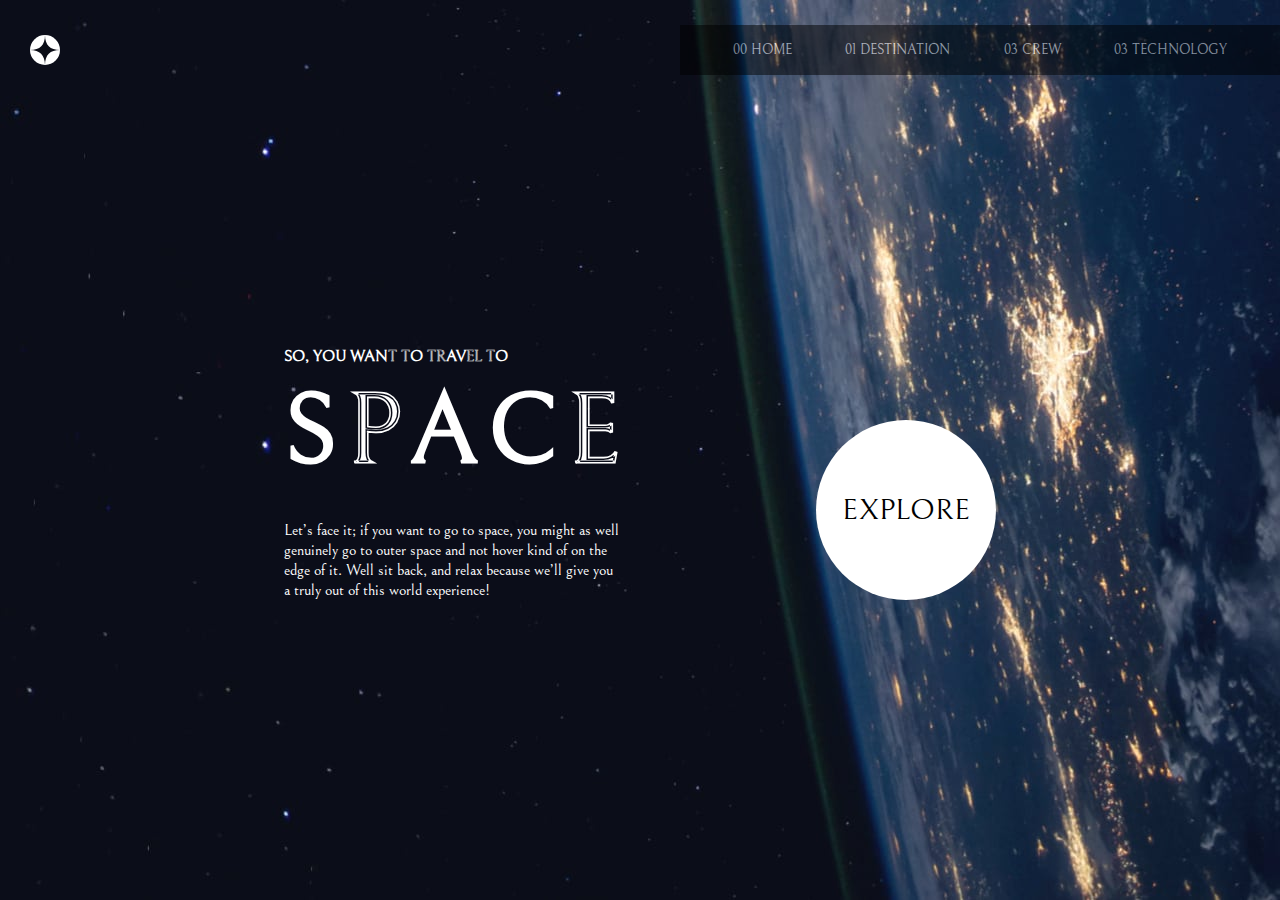
==== index.html @ 08fc5470 "my first push" ====
<!DOCTYPE html>
<html lang="en">
<head>
    <meta charset="UTF-8">
    <meta name="viewport" content="width=device-width, initial-scale=1.0">
    <title>Document</title>
    <link rel="stylesheet" href="index.css">
    <link rel="shortcut icon" href="assets/favicon-32x32.png" >
    <link href="https://fonts.googleapis.com/css2?family=Bellefair&display=swap" rel="stylesheet">
</head>
<body>
    <div class="container">
        <nav>
            <img src="assets/shared/logo.svg" alt="">
            <div id="rightNav">
                <a href="">00 HOME</a>
                <a href="">01 DESTINATION</a>
                <a href="">03 CREW</a>
                <a href="">03 TECHNOLOGY</a>
            </div>
        </nav>

        <section>
            <div id="home">
                <div id="text">
                    <h1>So, you want to travel to </h1>
                    <h2>Space</h2>
                    <p>Let’s face it; if you want to go to space, you might as well <br>
                         genuinely go to outer space and not hover kind of on the  <br>
                        edge of it. Well sit back, and relax because we’ll give you <br>
                        a truly out of this world experience!</p>
                </div>
                <div id="circle">
                    EXPLORE
                </div>

            </div>
        </section>
    </div>
</body>
</html>
---- index.css ----
*{
    box-sizing: border-box;
}
body{
    margin: 0px;
    padding: 0px;
}
.container{
    font-family: "Bellefair";
    height: 100vh;
    background-image: url(assets/home/background-home-desktop.jpg);
   background-position: center;
   background-size: cover;
   background-repeat: no-repeat;
   background-attachment: scroll;
}
nav{
    display: flex;
    height: 50px;
    align-items: center;
    justify-content: space-between;

    img{
        width: 30px;
        margin-left: 30px;
        margin-top: 50px;
    }

    #rightNav{
        height: 50px;
        display: flex;
        align-items: center;
        width: 600px;
        background-color: black;
        opacity:0.5;
        justify-content: space-evenly;
        margin-top: 50px;

        a{
            text-decoration: none;
            color: white;
            font-size: 14px;
        }
    }   
}
section {

    #home{
    color: white;
    display: flex;
    height: 50vh;
    width: 70%;
    margin: 0px auto;
    align-items: flex-end;
    justify-content: space-around;
    margin-top: 100px;}

    #circle{
        color: black;
        width: 180px;
        height: 180px;
        margin: 0px;
        padding: 0px;
        display: flex;
        justify-content: center;
        align-items: center;
        border-radius: 50%;
        background-color: white;
        font-size: 30px;
        
    }

    h1{
        text-transform: uppercase;
        font-size: 16px;
        margin-bottom: 0px;
    }

    h2{
        text-transform: uppercase;
        font-size: 100px;
        margin: 10px 0px 30px;
        letter-spacing: 10px;
    }

    p{
        margin-top: 0px;
        margin-bottom: 0px;
        font-size: 16px;
        line-height: 20px;
    }
}
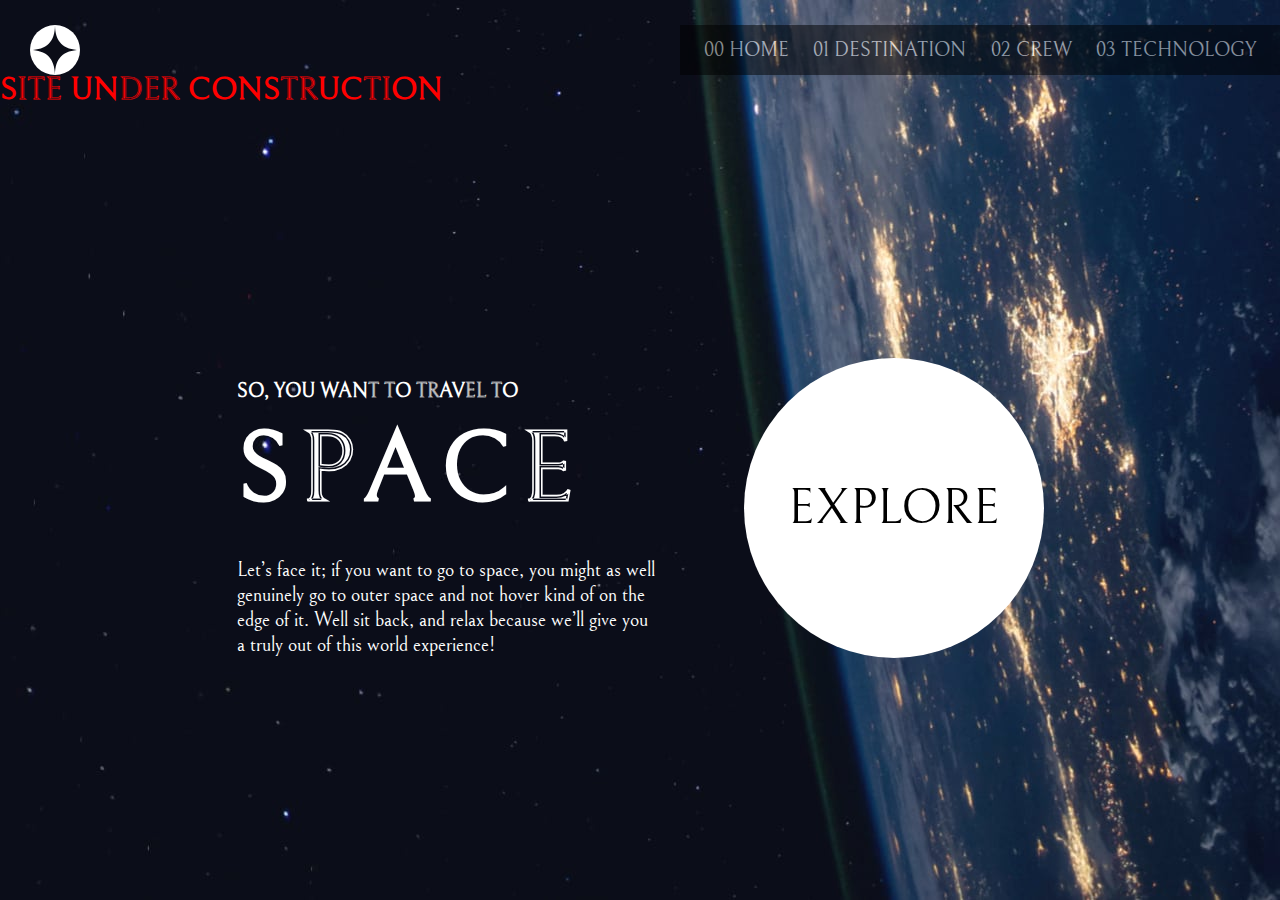
==== commit 7f8924aa: "destination page done" ====
--- a/index.html
+++ b/index.html
@@ -14,11 +14,12 @@
             <img src="assets/shared/logo.svg" alt="">
             <div id="rightNav">
                 <a href="">00 HOME</a>
-                <a href="">01 DESTINATION</a>
-                <a href="">03 CREW</a>
+                <a href="page2.html">01 DESTINATION</a>
+                <a href="">02 CREW</a>
                 <a href="">03 TECHNOLOGY</a>
             </div>
         </nav>
+        <h1 style="color: red;">SITE UNDER CONSTRUCTION</h1>
 
         <section>
             <div id="home">
--- a/index.css
+++ b/index.css
@@ -21,7 +21,7 @@
     justify-content: space-between;
 
     img{
-        width: 30px;
+        width: 50px;
         margin-left: 30px;
         margin-top: 50px;
     }
@@ -35,30 +35,28 @@
         opacity:0.5;
         justify-content: space-evenly;
         margin-top: 50px;
-
         a{
             text-decoration: none;
             color: white;
-            font-size: 14px;
+            font-size: 20px;
         }
     }   
 }
 section {
-
     #home{
     color: white;
     display: flex;
     height: 50vh;
     width: 70%;
-    margin: 0px auto;
+    margin: 100px auto 100px;
     align-items: flex-end;
     justify-content: space-around;
     margin-top: 100px;}
 
     #circle{
         color: black;
-        width: 180px;
-        height: 180px;
+        width: 300px;
+        height: 300px;
         margin: 0px;
         padding: 0px;
         display: flex;
@@ -66,28 +64,104 @@
         align-items: center;
         border-radius: 50%;
         background-color: white;
-        font-size: 30px;
-        
+        font-size: 50px;
     }
-
     h1{
         text-transform: uppercase;
-        font-size: 16px;
+        font-size: 20px;
         margin-bottom: 0px;
     }
-
     h2{
         text-transform: uppercase;
         font-size: 100px;
         margin: 10px 0px 30px;
         letter-spacing: 10px;
     }
-
     p{
         margin-top: 0px;
         margin-bottom: 0px;
-        font-size: 16px;
-        line-height: 20px;
+        font-size: 20px;
+        line-height: 25px;
     }
 }
 
+/* Destination styling */
+
+*{
+    box-sizing: border-box;
+}
+body{
+    margin: 0px;
+    padding: 0px;
+}
+.containerDestination{
+    height: 100vh;
+    width: 100%;
+    font-family: "Bellefair";
+    max-height: fit-content;
+    background-image: url(/assets/destination/background-destination-desktop.jpg);
+    background-repeat: no-repeat;
+    background-position: center;
+    background-size: cover;
+    background-attachment: scroll;
+  h1{
+    font-size: 25px;
+    margin: 50px auto 0px;
+    width: 70%;
+  }
+  .destinationSection{
+    display: flex;
+    width: 80%;
+    align-items: center;
+    justify-content: space-between;
+    margin: 20px auto 0px;
+    
+  }
+
+  #heading img{
+    width: 300px;
+  
+  }
+
+  #text{
+    width: 500px;
+
+    h2{
+        color: white;
+        font-size: 80px;
+        margin-top: 50px;
+        margin-bottom: 0px;
+        letter-spacing: 5px;
+    }
+
+    p{
+        color: white;
+        font-size: 20px;line-height: 25px;
+    }
+  }
+  a{
+    text-decoration: none;
+    color: white;
+    text-align: center;
+    padding: 10px;
+    margin-bottom: 0px;
+    font-size: 20px;
+  }
+  footer{
+    width: 70%;
+    display: flex;
+    justify-content: space-between;
+
+    #top p, #bottom p{
+        color:lightgray;
+        font-size: 20px;
+        line-height: 30px;
+    }
+    span{
+        margin-top: 50px;
+        font-size: 30px;
+        color:white;
+
+    }  
+  }
+}
